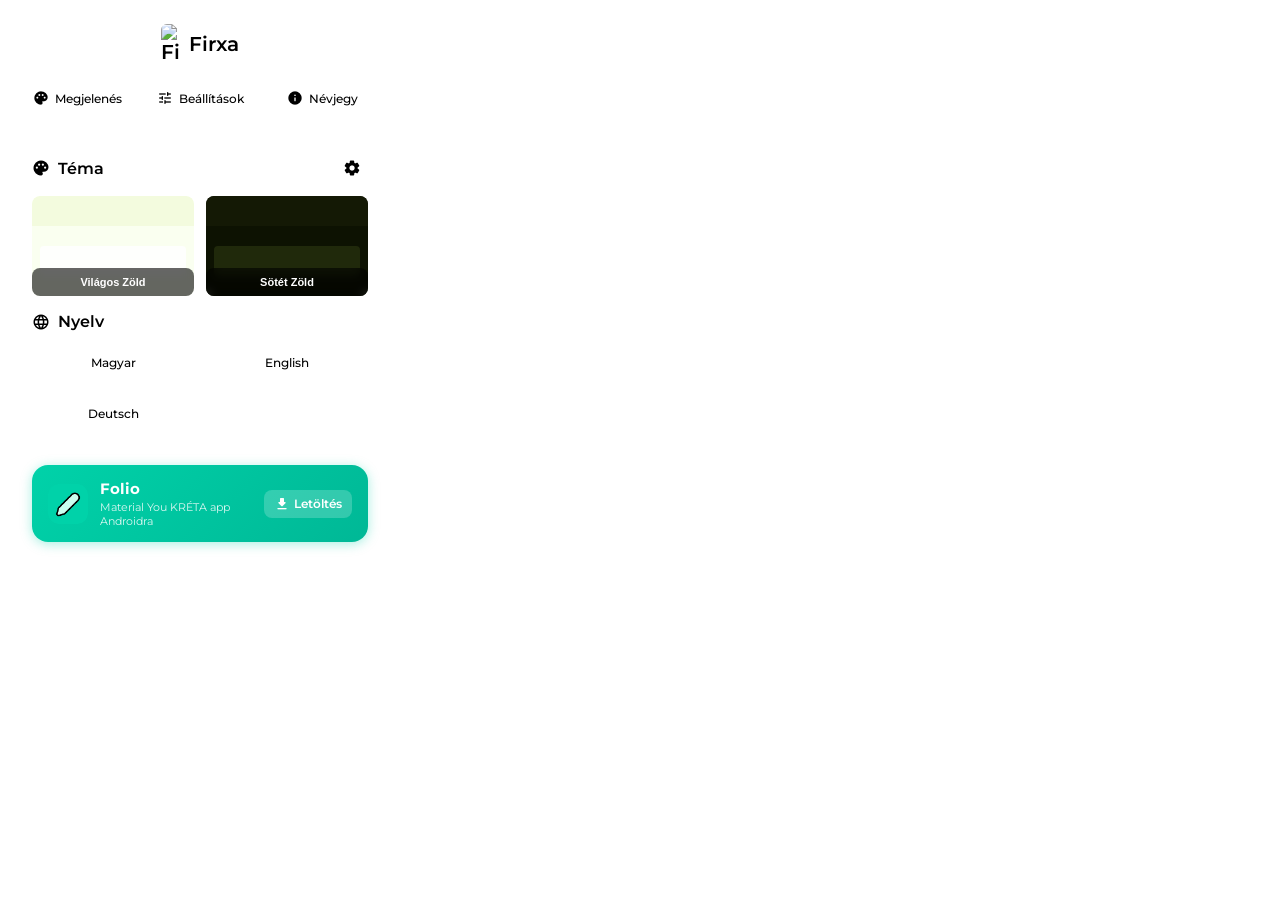
==== settings/index.html @ 1bdc8b56 "Few fixes" ====
<!DOCTYPE html>
<html lang="hu">
<head>
  <meta charset="UTF-8">
  <meta name="viewport" content="width=device-width, initial-scale=1.0">
  <title>Firxa - Beállítások</title>
  <link rel="icon" type="image/png" href="../images/firka_logo_128.png">
  <link rel="shortcut icon" type="image/png" href="../images/firka_logo_128.png">
  <link rel="preconnect" href="https://fonts.googleapis.com">
  <link rel="preconnect" href="https://fonts.gstatic.com" crossorigin>
  <link href="https://fonts.googleapis.com/css2?family=Montserrat:ital,wght@0,100..900;1,100..900&display=swap" rel="stylesheet">
  <link href="https://fonts.googleapis.com/icon?family=Material+Icons+Round" rel="stylesheet">
  <link rel="stylesheet" href="index.css">
  <link rel="stylesheet" href="../global/theme.css">
</head>
<body>
  <div class="popup-container">
    <header class="popup-header">
      <p class="logo-text">
        <img src="../images/firka_logo.png" alt="Firka" class="logo">
        Firxa
      </p>
    </header>

    <div class="tab-navigation">
      <button class="tab-button active" data-tab="appearance">
        <span class="material-icons-round">palette</span>
        <span data-i18n="settings.tabs.appearance">Megjelenés</span>
      </button>
      <button class="tab-button" data-tab="settings">
        <span class="material-icons-round">tune</span>
        <span data-i18n="settings.tabs.settings">Beállítások</span>
      </button>
      <button class="tab-button" data-tab="about">
        <span class="material-icons-round">info</span>
        <span data-i18n="settings.tabs.about">Névjegy</span>
      </button>
    </div>

    <div class="tab-content active" id="tab-appearance">
      <div class="settings-card">
        <div class="settings-group">
          <div class="setting-section">
            <div class="setting-header theme-header">
              <div class="setting-header-left">
                <span class="material-icons-round">palette</span>
                <span data-i18n="settings.theme">Téma</span>
              </div>
              <div class="theme-manage-dropdown">
                <button class="theme-manage-btn" id="themeManageBtn">
                  <span class="material-icons-round">settings</span>
                </button>
                <div class="theme-manage-menu" id="themeManageMenu">
                  <button class="theme-manage-item" id="addCustomTheme">
                    <span class="material-icons-round">add</span>
                    <span data-i18n="settings.custom_themes.create">Új téma létrehozása</span>
                  </button>
                  <button class="theme-manage-item" id="importCustomTheme">
                    <span class="material-icons-round">download</span>
                    <span data-i18n="settings.custom_themes.import">Importálás</span>
                  </button>
                </div>
              </div>
            </div>
            <div class="theme-grid" id="allThemesGrid">
              <button class="theme-option" data-theme="light-green">
                <div class="theme-preview light-green">
                  <div class="preview-header"></div>
                  <div class="preview-content">
                    <div class="preview-card"></div>
                  </div>
                </div>
                <span class="theme-name" data-i18n="settings.themes.light_green">Világos Zöld</span>
              </button>

              <button class="theme-option" data-theme="dark-green">
                <div class="theme-preview dark-green">
                  <div class="preview-header"></div>
                  <div class="preview-content">
                    <div class="preview-card"></div>
                  </div>
                </div>
                <span class="theme-name" data-i18n="settings.themes.dark_green">Sötét Zöld</span>
              </button>
            </div>
          </div>
          <div class="setting-section">
            <div class="setting-header">
              <span class="material-icons-round">language</span>
              <span data-i18n="settings.language">Nyelv</span>
            </div>
            <div class="language-grid">
              <button class="language-option" data-language="hu">
                <span class="language-name" data-i18n="settings.languages.hu">Magyar</span>
              </button>
              <button class="language-option" data-language="en">
                <span class="language-name" data-i18n="settings.languages.en">English</span>
              </button>
              <button class="language-option" data-language="de">
                <span class="language-name" data-i18n="settings.languages.de">Deutsch</span>
              </button>
            </div>
          </div>
        </div>
      </div>
      <a href="https://github.com/Zan1456/folio/releases" target="_blank" class="folio-ad-card">
        <div class="folio-ad-left">
          <img src="../images/folio.png" alt="Folio" class="folio-ad-logo">
          <div class="folio-ad-text">
            <span class="folio-ad-title">Folio</span>
            <span class="folio-ad-desc">Material You KRÉTA app Androidra</span>
          </div>
        </div>
        <div class="folio-ad-right">
          <span class="material-icons-round">download</span>
          <span class="folio-ad-cta">Letöltés</span>
        </div>
      </a>
    </div>

    <div class="tab-content" id="tab-settings">
      <div class="settings-card">
        <h2 data-i18n="settings.page_settings.title">Oldal beállítások</h2>
        <div class="page-settings-info">
          <div class="current-page-indicator">
            <span class="material-icons-round">web</span>
            <span id="currentPageName" data-i18n="settings.page_settings.current_page">Aktuális oldal</span>
            <span id="currentPageValue" class="page-badge">-</span>
          </div>
        </div>
        <div id="pageSpecificSettings" class="page-specific-settings">
          <div class="no-settings-placeholder">
            <span class="material-icons-round">settings_suggest</span>
            <p data-i18n="settings.page_settings.no_settings">Ehhez az oldalhoz nincsenek egyéni beállítások.</p>
          </div>
        </div>
      </div>
            <div class="error-reporting-card">
        <h2 data-i18n="settings.error_reporting.title">Hibajelentés</h2>
        <div class="error-reporting-content">
          <div class="setting-item">
            <div class="setting-item-info">
              <div class="setting-item-label" data-i18n="settings.error_reporting.enable">Hibajelentés engedélyezése</div>
              <div class="setting-item-description" data-i18n="settings.error_reporting.enable_desc">Automatikus hibajelentés küldése a fejlesztőknek a bővítmény javításához</div>
            </div>
            <label class="toggle-switch">
              <input type="checkbox" id="errorReportingToggle" checked>
              <span class="toggle-slider"></span>
            </label>
          </div>
          <div class="report-issue-button-wrapper">
            <a href="https://github.com/QwIT-Development/firka-extension/issues/new" target="_blank" class="report-issue-button">
              <span class="material-icons-round">bug_report</span>
              <div class="report-issue-text">
                <span class="report-issue-title" data-i18n="settings.error_reporting.report_issue">Hiba vagy ötlet jelentése</span>
                <span class="report-issue-desc" data-i18n="settings.error_reporting.report_issue_desc">Nyiss egy GitHub issue-t</span>
              </div>
            </a>
          </div>
        </div>
      </div>
    </div>

    <div class="tab-content" id="tab-about">
      <div class="about-card">
        <h2 data-i18n="settings.about.title">Névjegy</h2>
        <div class="about-content">
          <p data-i18n="settings.about.description">A Firka egy nyílt forráskódú projekt, amely a KRÉTA rendszerhez készít saját felhasználói felületet.</p>
          <div class="about-links">
            <a href="https://firka.app" target="_blank" class="about-link">
              <span class="material-icons-round">language</span>
              <span>Weboldal</span>
            </a>
            <a href="https://github.com/QwIT-Development/" target="_blank" class="about-link">
              <span class="material-icons-round">code</span>
              <span data-i18n="settings.about.github">GitHub</span>
            </a>
            <a href="https://discord.gg/firka-1111649116020285532" target="_blank" class="about-link">
              <span class="material-icons-round">forum</span>
              <span>Discord</span>
            </a>
          </div>
        </div>
      </div>

      <div class="support-card">
        <h2 data-i18n="settings.support.title">Támogatás</h2>
        <div class="support-content">
          <p data-i18n="settings.support.description">Ha tetszik a munkánk és szeretnéd támogatni a fejlesztést, az alábbi módon teheted meg:</p>
          <div class="support-buttons">
            <a href="https://ko-fi.com/zan1456" target="_blank" class="support-button">
              <span class="material-icons-round">coffee</span>
              <span data-i18n="settings.support.kofi">Ko-Fi</span>
            </a>
          </div>
        </div>
      </div>

      <div class="version-info" id="version">v1.4.0</div>
    </div>

  </div>

  <div class="modal-overlay" id="updateModal">
    <div class="modal-content update-modal">
      <div class="modal-header">
        <h3 data-i18n="settings.update.title">Új verzió érhető el!</h3>
      </div>
      <div class="modal-body">
        <div class="update-version-info">
          <div class="version-badge current">
            <span class="version-label" data-i18n="settings.update.current_version">Jelenlegi verzió:</span>
            <span class="version-number" id="currentVersion">-</span>
          </div>
          <span class="material-icons-round version-arrow">arrow_forward</span>
          <div class="version-badge latest">
            <span class="version-label" data-i18n="settings.update.latest_version">Legújabb verzió:</span>
            <span class="version-number" id="latestVersion">-</span>
          </div>
        </div>
        <div class="update-changelog-section">
          <h4 data-i18n="settings.update.whats_new">Újdonságok:</h4>
          <div class="update-changelog" id="updateChangelog">
            <p data-i18n="settings.update.loading">Betöltés...</p>
          </div>
        </div>
      </div>
      <div class="modal-footer">
        <button class="btn-secondary" id="dismissUpdate" data-i18n="settings.update.dismiss">Bezárás</button>
        <a class="btn-primary update-button" id="updateButton" href="#" target="_blank">
          <span data-i18n="settings.update.download">Letöltés</span>
        </a>
      </div>
    </div>
  </div>

  <div class="modal-overlay" id="themeEditorModal">
    <div class="modal-content theme-editor-modal">
      <div class="modal-header">
        <h3 id="themeEditorTitle" data-i18n="settings.custom_themes.create">Új téma létrehozása</h3>
      </div>
      <div class="modal-body">
        <div class="theme-form">
          <div class="form-group">
            <label for="themeName" data-i18n="settings.custom_themes.name">Téma neve</label>
            <input type="text" id="themeName" placeholder="Pl. Kék éjszaka">
          </div>
          
          <div class="form-group">
            <label data-i18n="settings.custom_themes.mode">Mód</label>
            <div class="mode-selector">
              <button class="mode-option active" data-mode="dark">
                <span class="material-icons-round">dark_mode</span>
                <span data-i18n="settings.custom_themes.dark_mode">Sötét</span>
              </button>
              <button class="mode-option" data-mode="light">
                <span class="material-icons-round">light_mode</span>
                <span data-i18n="settings.custom_themes.light_mode">Világos</span>
              </button>
            </div>
          </div>

          <div class="color-section">
            <h4 data-i18n="settings.custom_themes.colors">Színek</h4>
            
            <div class="color-group">
              <label data-i18n="settings.custom_themes.accent_color">Kiemelő szín</label>
              <div class="color-input-wrapper">
                <input type="color" id="accentColor" value="#A7DC22">
                <input type="text" class="color-hex" id="accentColorHex" value="#A7DC22">
              </div>
            </div>

            <div class="color-group">
              <label data-i18n="settings.custom_themes.background_color">Háttér szín</label>
              <div class="color-input-wrapper">
                <input type="color" id="backgroundColor" value="#0D1202">
                <input type="text" class="color-hex" id="backgroundColorHex" value="#0D1202">
              </div>
            </div>

            <div class="color-group">
              <label data-i18n="settings.custom_themes.card_color">Kártya szín</label>
              <div class="color-input-wrapper">
                <input type="color" id="cardColor" value="#141905">
                <input type="text" class="color-hex" id="cardColorHex" value="#141905">
              </div>
            </div>

            <div class="color-group">
              <label data-i18n="settings.custom_themes.text_color">Szöveg szín</label>
              <div class="color-input-wrapper">
                <input type="color" id="textColor" value="#EAF7CC">
                <input type="text" class="color-hex" id="textColorHex" value="#EAF7CC">
              </div>
            </div>
          </div>
        </div>
      </div>
      <div class="modal-footer">
        <button class="btn-secondary" id="cancelThemeEditor" data-i18n="common.cancel">Mégse</button>
        <button class="btn-primary" id="saveTheme" data-i18n="common.save">Mentés</button>
      </div>
    </div>
  </div>

  <div class="modal-overlay" id="shareThemeModal">
    <div class="modal-content share-modal">
      <div class="modal-header">
        <h3 data-i18n="settings.custom_themes.share">Téma megosztása</h3>
      </div>
      <div class="modal-body">
        <p data-i18n="settings.custom_themes.share_description">Másold ki a kódot és oszd meg másokkal:</p>
        <div class="share-code-wrapper">
          <textarea id="shareCode" readonly></textarea>
          <button class="copy-btn" id="copyShareCode">
            <span class="material-icons-round">content_copy</span>
          </button>
        </div>
      </div>
      <div class="modal-footer">
        <button class="btn-primary" id="closeShareModalBtn" data-i18n="common.close">Bezárás</button>
      </div>
    </div>
  </div>

  <div class="modal-overlay" id="importThemeModal">
    <div class="modal-content import-modal">
      <div class="modal-header">
        <h3 data-i18n="settings.custom_themes.import">Téma importálása</h3>
      </div>
      <div class="modal-body">
        <p data-i18n="settings.custom_themes.import_description">Illeszd be a téma kódot:</p>
        <textarea id="importCode" placeholder="Illeszd be a téma kódját ide..."></textarea>
        <p class="error-message" id="importError"></p>
      </div>
      <div class="modal-footer">
        <button class="btn-secondary" id="cancelImport" data-i18n="common.cancel">Mégse</button>
        <button class="btn-primary" id="confirmImport" data-i18n="settings.custom_themes.import">Importálás</button>
      </div>
    </div>
  </div>

  <script src="../tools/helper.js"></script>
  <script src="../tools/storageManager.js"></script>
    <script src="../global/language.js"></script>
    <script src="index.js"></script>
</body>
</html>
---- settings/index.css ----
* {
  box-sizing:border-box;
  margin:0;
  padding:0;
}
body {
  width:400px;
  margin:0;
  padding:0;
  color:var(--text-primary);
  background-color:var(--background) !important;
  font-family:"Montserrat",serif;
  font-size:14px;
}
* {
  scrollbar-width:none;
  -ms-overflow-style:none;
}
*::-webkit-scrollbar {
  display:none;
}
.popup-container {
  padding:16px;
}
.popup-header {
  text-align:center;
  margin-bottom:12px;
}
.logo-text {
  color:var(--text-primary);
  font-size:20px;
  font-weight:600;
  margin:8px 0;
  display:flex;
  align-items:center;
  justify-content:center;
}
.logo {
  width:20px;
  border-radius:6px;
  margin-right:8px;
}

.tab-navigation {
  display: flex;
  gap: 8px;
  margin-bottom: 16px;
  padding: 4px;
  background: var(--card-card);
  border-radius: 12px;
  box-shadow: 0px 1px var(--shadow-blur) 0px var(--accent-shadow);
}

.tab-button {
  flex: 1;
  display: flex;
  align-items: center;
  justify-content: center;
  gap: 6px;
  padding: 10px 12px;
  border: none;
  border-radius: 8px;
  background: transparent;
  color: var(--text-secondary);
  font-family: "Montserrat", serif;
  font-size: 12px;
  font-weight: 500;
  cursor: pointer;
  transition: all 0.2s ease;
}

.tab-button:hover {
  background: var(--accent-15);
  color: var(--text-primary);
}

.tab-button.active {
  background: var(--accent-accent);
  color: #000;
}

.tab-button .material-icons-round {
  font-size: 16px;
}

.tab-content {
  display: none;
}

.tab-content.active {
  display: block;
  animation: fadeIn 0.2s ease;
}

.settings-card,.about-card,.support-card {
  background:var(--card-card);
  border-radius:16px;
  padding:16px;
  margin-bottom:16px;
  box-shadow:0px 1px var(--shadow-blur) 0px var(--accent-shadow);
}
h2 {
  font-size:16px;
  font-weight:600;
  color:var(--text-primary);
  margin-bottom:12px;
  background-color:var(--card-card);
}
.settings-group {
  display:flex;
  flex-direction:column;
  gap:16px;
}
.setting-section {
  display:flex;
  flex-direction:column;
  gap:12px;
}
.setting-header {
  display:flex;
  align-items:center;
  gap:8px;
  font-weight:600;
  font-size:16px;
  color:var(--text-primary);
}

.setting-header-left {
  display: flex;
  align-items: center;
  gap: 8px;
  flex: 1;
}

.setting-header.theme-header {
  justify-content: space-between;
}

.theme-manage-dropdown {
  position: relative;
}

.theme-manage-btn {
  display: flex;
  align-items: center;
  justify-content: center;
  width: 32px;
  height: 32px;
  border: none;
  border-radius: 8px;
  background: var(--accent-15);
  color: var(--accent-accent);
  cursor: pointer;
  transition: all 0.2s ease;
}

.theme-manage-btn:hover {
  background: var(--accent-accent);
  color: var(--button-secondaryFill);
}

.theme-manage-menu {
  position: absolute;
  top: calc(100% + 4px);
  right: 0;
  background: var(--card-card);
  border: 1px solid var(--border-border);
  border-radius: 8px;
  box-shadow: 0 4px 12px rgba(0, 0, 0, 0.15);
  min-width: 200px;
  opacity: 0;
  visibility: hidden;
  transform: translateY(-8px);
  transition: all 0.2s ease;
  z-index: 100;
  overflow: hidden;
}

.theme-manage-menu.active {
  opacity: 1;
  visibility: visible;
  transform: translateY(0);
}

.theme-manage-item {
  display: flex;
  align-items: center;
  gap: 8px;
  width: 100%;
  padding: 12px 16px;
  border: none;
  background: transparent;
  color: var(--text-primary);
  font-family: "Montserrat", serif;
  font-size: 14px;
  font-weight: 500;
  text-align: left;
  cursor: pointer;
  transition: background 0.2s ease;
}

.theme-manage-item:hover {
  background: var(--accent-15);
}

.theme-manage-item .material-icons-round {
  font-size: 20px;
  color: var(--accent-accent);
}
.theme-grid,.language-grid {
  display:grid;
  grid-template-columns:repeat(2,1fr);
  gap:12px;
}
.theme-option,.language-option {
  background:none;
  border:none;
  padding:0;
  cursor:pointer;
  display:flex;
  flex-direction:column;
  align-items:center;
  gap:8px;
  transition:transform 0.2s ease;
  position: relative;
}
.theme-option:hover,.language-option:hover {
  transform:translateY(-2px);
}

.theme-option.disabled {
  opacity:0.5;
  cursor:not-allowed;
  position:relative;
}

.theme-option.disabled::after {
  content:"";
  position:absolute;
  top:0;
  left:0;
  width:100%;
  height:100%;
  background-color:rgba(0,0,0,0.1);
  border-radius:8px;
}

.language-option {
  background:var(--button-secondaryFill);
  border:1px solid var(--border-border);
  border-radius:8px;
  padding:12px;
  transition:all 0.2s ease;
}

.language-option:hover {
  border-color:var(--accent-accent);
}

.language-option.active {
  background:var(--accent-accent);
  border-color:var(--accent-accent);
  color:white;
}

.language-name {
  color:var(--text-primary);
  font-size:12px;
  font-weight:500;
  font-family: "Montserrat", serif;
}

.custom-theme-option {
  position: relative;
}

.custom-theme-option .theme-preview {
  position: relative;
  overflow: visible;
}

.custom-theme-settings-btn {
  position: absolute !important;
  top: 8px !important;
  right: 8px !important;
  display: flex;
  align-items: center;
  justify-content: center;
  width: 28px;
  height: 28px;
  border: none;
  border-radius: 6px;
  background: rgba(0, 0, 0, 0.6);
  backdrop-filter: blur(4px);
  color: white;
  cursor: pointer;
  transition: all 0.2s ease;
  z-index: 10;
  opacity: 0;
  visibility: hidden;
  pointer-events: none;
}

.custom-theme-option:hover .custom-theme-settings-btn {
  opacity: 1;
  visibility: visible;
  pointer-events: auto;
}

.custom-theme-settings-btn:hover {
  background: var(--accent-accent);
  transform: scale(1.1);
}

.custom-theme-settings-btn .material-icons-round {
  font-size: 18px;
}.custom-theme-dropdown {
  position: fixed;
  background: var(--card-card);
  border: 1px solid var(--border-border);
  border-radius: 8px;
  box-shadow: 0 4px 12px rgba(0, 0, 0, 0.3);
  min-width: 160px;
  opacity: 0;
  visibility: hidden;
  transform: translateY(-8px);
  transition: all 0.2s ease;
  overflow: hidden;
  z-index: 10000;
  pointer-events: none;
}

.custom-theme-dropdown.active {
  opacity: 1;
  visibility: visible;
  transform: translateY(0);
  pointer-events: auto;
}

.custom-theme-dropdown-item {
  display: flex;
  align-items: center;
  gap: 8px;
  width: 100%;
  padding: 10px 12px;
  border: none;
  background: transparent;
  color: var(--text-primary);
  font-family: "Montserrat", serif;
  font-size: 13px;
  font-weight: 500;
  text-align: left;
  cursor: pointer;
  transition: background 0.2s ease;
}

.custom-theme-dropdown-item:hover {
  background: var(--accent-15);
}

.custom-theme-dropdown-item.delete {
  color: #ff5050;
}

.custom-theme-dropdown-item.delete:hover {
  background: rgba(255, 80, 80, 0.1);
}

.custom-theme-dropdown-item .material-icons-round {
  font-size: 18px;
  color: var(--accent-accent);
}

.custom-theme-dropdown-item.delete .material-icons-round {
  color: #ff5050;
}
.theme-option.active .theme-preview {
  outline:2px solid var(--accent-accent);
  outline-offset:2px;
}
.language-option.active .language-preview {
  outline:2px solid var(--accent-accent);
  outline-offset:2px;
}
.theme-preview {
  width:100%;
  height:100px;
  border-radius:8px;
  overflow:hidden;
  position:relative;
  display: flex;
  flex-direction: column;
}

.theme-name {
  position: absolute;
  bottom: 0;
  left: 0;
  right: 0;
  padding: 8px;
  background: rgba(0, 0, 0, 0.6);
  backdrop-filter: blur(4px);
  color: white;
  font-size: 11px;
  font-weight: 600;
  text-align: center;
  z-index: 5;
  border-radius: 8px;
}

.theme-preview.light-green {
  background:#FAFFF0;
}
.theme-preview.light-green .preview-header {
  background:#F3FBDE;
}
.theme-preview.light-green .preview-card {
  background:#FEFFFD;
}

.theme-preview.dark-green {
  background:#0D1202;
}
.theme-preview.dark-green .preview-header {
  background:#141905;
}
.theme-preview.dark-green .preview-card {
  background:#20290b;
}
.preview-header {
  height:30%;
  width:100%;
  flex-shrink: 0;
  border-top-left-radius: 8px;
  border-top-right-radius: 8px;
}
.preview-content {
  padding:8px;
  flex: 1;
  display: flex;
  align-items: center;
}
.preview-card {
  width: 100%;
  height:30px;
  border-radius:4px;
}

.about-content,.support-content {
  color:var(--text-secondary);
  font-size:14px;
  line-height:1.5;
}
.about-content p,.support-content p {
  margin-bottom:12px;
}
.about-links {
  display: flex;
  flex-direction: row;
  gap: 8px;
  margin-top: 8px;
}

.about-link {
  flex: 1;
  display: flex;
  align-items: center;
  justify-content: center;
  gap: 6px;
  padding: 10px 8px;
  background: var(--accent-15);
  border-radius: 10px;
  color: var(--text-primary);
  text-decoration: none;
  font-weight: 500;
  font-size: 12px;
  transition: all 0.2s ease;
  box-shadow: 0px 1px var(--shadow-blur, 2px) 0px var(--accent-shadow);
}

.about-link:hover {
  background: var(--accent-accent);
  color: var(--button-secondaryFill);
  transform: translateY(-1px);
}

.about-link .material-icons-round {
  color: var(--text-primary);
  font-size: 20px;
}

.about-link:hover .material-icons-round {
  color: var(--button-secondaryFill);
  font-size: 20px;
}
.support-buttons {
  display:flex;
  gap:8px;
  margin-top:12px;
  box-shadow: 0px 1px var(--shadow-blur, 2px) 0px var(--accent-shadow);
}
.support-button {
  flex:1;
  display:flex;
  align-items:center;
  justify-content:center;
  gap:6px;
  padding:8px;
  background:var(--accent-15);
  color:var(--text-primary);
  text-decoration:none;
  border-radius:8px;
  font-weight:500;
  transition:all 0.2s;
}
.support-button:hover {
  background:var(--accent-accent);
  color:var(--button-secondaryFill);
}
.popup-footer {
  text-align:center;
  margin-top:16px;
}
.version-info {
  color:var(--text-secondary);
  font-size:12px;
  text-align:center;
}

.material-icons-round {
  font-size:18px;
  vertical-align:middle;
}

.modal-overlay {
  position: fixed;
  top: 0;
  left: 0;
  right: 0;
  bottom: 0;
  background: rgba(0, 0, 0, 0.7);
  backdrop-filter: blur(4px);
  display: none;
  align-items: center;
  justify-content: center;
  z-index: 1000;
  padding: 16px;
  animation: fadeIn 0.2s ease;
}

@keyframes fadeIn {
  from { opacity: 0; }
  to { opacity: 1; }
}

.modal-overlay.active {
  display: flex;
}

.modal-content {
  background: var(--card-card);
  border-radius: 16px;
  width: 100%;
  max-width: 420px;
  max-height: 90vh;
  overflow-y: auto;
  box-shadow: 0px 1px var(--shadow-blur, 2px) 0px var(--accent-shadow), 0 12px 32px rgba(0, 0, 0, 0.2);
  animation: slideUp 0.3s cubic-bezier(0.4, 0, 0.2, 1);
}

@keyframes slideUp {
  from {
    opacity: 0;
    transform: translateY(20px) scale(0.95);
  }
  to {
    opacity: 1;
    transform: translateY(0) scale(1);
  }
}

.modal-header {
  display: flex;
  align-items: center;
  justify-content: space-between;
  padding: 16px 16px 0px 16px;
}

.modal-header h3 {
  font-size: 16px;
  font-weight: 600;
  color: var(--text-primary);
  margin: 0;
}

.modal-body {
  padding: 16px;
}

.modal-footer {
  display: flex;
  gap: 8px;
  padding: 0px 16px 16px 16px;
}

.modal-footer button {
  flex: 1;
  padding: 10px 16px;
  border: none;
  border-radius: 8px;
  font-weight: 500;
  font-size: 14px;
  cursor: pointer;
  transition: all 0.2s ease;
  font-family: "Montserrat", serif;
}

.btn-primary {
  background: var(--accent-accent);
  color: #000;
}

.btn-primary:hover {
  opacity: 0.9;
}

.btn-secondary {
  background: var(--button-secondaryFill);
  color: var(--text-primary);
}

.btn-secondary:hover {
  background: var(--accent-15);
}

.theme-form .form-group {
  margin-bottom: 12px;
}

.theme-form label {
  display: block;
  font-size: 12px;
  font-weight: 500;
  color: var(--text-secondary);
  margin-bottom: 6px;
}

.theme-form input[type="text"] {
  width: 100%;
  padding: 10px 12px;
  box-shadow: 0px 1px var(--shadow-blur) 0px var(--accent-shadow);
  border-radius: 8px;
  background: var(--button-secondaryFill);
  color: var(--text-primary);
  font-size: 13px;
  font-family: "Montserrat", serif;
  outline: none;
  transition: border-color 0.2s ease;
  border: none !important
}

.theme-form input[type="text"]:focus {
  border-color: var(--accent-accent);
}

.mode-selector {
  display: flex;
  gap: 8px;
}

.mode-option {
  flex: 1;
  display: flex;
  align-items: center;
  justify-content: center;
  gap: 6px;
  padding: 10px;
  border-radius: 8px;
  background: var(--accent-15);
  color: var(--text-primary);
  cursor: pointer;
  transition: all 0.2s ease;
  font-family: "Montserrat", serif;
  font-size: 12px;
  font-weight: 500;
  border:none !important
}

.mode-option:hover {
  background: var(--accent-15);
}

.mode-option.active {
  background: var(--accent-accent);
  color:var(--button-secondaryFill)
}

.color-section {
  margin-top: 16px;
}

.color-section h4 {
  font-size: 13px;
  font-weight: 600;
  color: var(--text-primary);
  margin: 0 0 10px 0;
}

.color-group {
  display: flex;
  align-items: center;
  justify-content: space-between;
  margin-bottom: 10px;
  gap: 12px;
}

.color-group label {
  font-size: 12px;
  color: var(--text-secondary);
  margin: 0;
  white-space: nowrap;
  flex-shrink: 0;
  font-weight: 500;
}

.color-input-wrapper {
  display: flex;
  align-items: center;
  gap: 8px;
}

.color-input-wrapper input[type="color"] {
  width: 28px;
  height: 28px;
  border: none;
  border-radius: 6px;
  cursor: pointer;
  padding: 0;
  background: transparent;
  flex-shrink: 0;
  border: 1px solid var(--text-teritary);
}

.color-input-wrapper input[type="color"]::-webkit-color-swatch-wrapper {
  padding: 0;
}

.color-input-wrapper input[type="color"]::-webkit-color-swatch {
  border: none;
  border-radius: 6px;
}

.color-hex {
  width: 72px;
  padding: 6px 8px;
  border-radius: 6px;
  background: var(--button-secondaryFill);
  color: var(--text-primary);
  font-size: 11px;
  font-family: monospace;
  text-transform: uppercase;
  flex-shrink: 0;
  outline: none;
  transition: border-color 0.2s ease;
  max-width: 200px;
}

.color-hex:focus {
  border-color: var(--accent-accent);
}

.theme-preview-section {
  margin-top: 20px;
}

.theme-preview-section h4 {
  font-size: 14px;
  font-weight: 600;
  color: var(--text-primary);
  margin: 0 0 12px 0;
}

.live-preview {
  width: 100%;
  height: 80px;
  border-radius: 8px;
  overflow: hidden;
  position: relative;
}

.live-preview .preview-header {
  height: 30%;
  width: 100%;
}

.live-preview .preview-content {
  padding: 8px;
}

.live-preview .preview-card {
  height: 20px;
  border-radius: 4px;
  margin-bottom: 4px;
}

.live-preview .preview-text {
  font-size: 10px;
}

.share-code-wrapper {
  position: relative;
  margin-top: 12px;
}

.share-code-wrapper textarea,
#importCode {
  width: 100%;
  min-height: 80px;
  padding: 12px;
  border-radius: 8px;
  background: var(--button-secondaryFill);
  color: var(--text-primary);
  font-family: monospace;
  font-size: 11px;
  resize: none;
  outline: none;
  transition: border-color 0.2s ease;
}

.copy-btn {
  position: absolute;
  top: 8px;
  right: 8px;
  display: flex;
  align-items: center;
  justify-content: center;
  width: 32px;
  height: 32px;
  border: none;
  border-radius: 6px;
  background: var(--accent-15);
  color: var(--accent-accent);
  cursor: pointer;
  transition: all 0.2s ease;
}

.copy-btn:hover {
  background: var(--accent-accent);
  color: var(--button-secondaryFill);
}

.copy-btn.copied {
  background: var(--grades-4);
  color: white;
}

.error-message {
  color: var(--error-accent);
  font-size: 12px;
  margin-top: 8px;
  min-height: 16px;
}

.import-modal .modal-body p,
.share-modal .modal-body p {
  color: var(--text-secondary);
  font-size: 12px;
  margin-bottom: 8px;
}

#importCode {
  margin-top: 8px;
}

.page-settings-info {
  margin-bottom: 16px;
}

.current-page-indicator {
  display: flex;
  align-items: center;
  gap: 8px;
  padding: 12px;
  background: var(--button-secondaryFill);
  border-radius: 10px;
  font-size: 13px;
  color: var(--text-secondary);
}

.current-page-indicator .material-icons-round {
  color: var(--accent-accent);
}

.page-badge {
  margin-left: auto;
  padding: 4px 10px;
  background: var(--accent-15);
  color: var(--accent-accent);
  border-radius: 6px;
  font-size: 11px;
  font-weight: 600;
  text-transform: capitalize;
}

.page-specific-settings {
  display: flex;
  flex-direction: column;
  gap: 12px;
}

.no-settings-placeholder {
  display: flex;
  flex-direction: column;
  align-items: center;
  justify-content: center;
  padding: 32px 16px;
  text-align: center;
  color: var(--text-secondary);
}

.no-settings-placeholder .material-icons-round {
  font-size: 48px;
  margin-bottom: 12px;
  opacity: 0.5;
}

.no-settings-placeholder p {
  font-size: 13px;
  margin: 0;
}

.setting-item {
  display: flex;
  align-items: center;
  justify-content: space-between;
  padding: 12px;
  background: var(--button-secondaryFill);
  border-radius: 10px;
  gap: 12px;
}

.setting-item-info {
  flex: 1;
}

.setting-item-label {
  font-size: 13px;
  font-weight: 500;
  color: var(--text-primary);
  margin-bottom: 4px;
}

.setting-item-description {
  font-size: 11px;
  color: var(--text-secondary);
}

.toggle-switch {
  position: relative;
  width: 44px;
  height: 24px;
  flex-shrink: 0;
}

.toggle-switch input {
  opacity: 0;
  width: 0;
  height: 0;
}

.toggle-slider {
  position: absolute;
  cursor: pointer;
  top: 0;
  left: 0;
  right: 0;
  bottom: 0;
  background: var(--text-teritary);
  border-radius: 24px;
  transition: 0.3s;
}

.toggle-slider:before {
  position: absolute;
  content: "";
  height: 18px;
  width: 18px;
  left: 3px;
  bottom: 3px;
  background: white;
  border-radius: 50%;
  transition: 0.3s;
}

.toggle-switch input:checked + .toggle-slider {
  background: var(--accent-accent);
}

.toggle-switch input:checked + .toggle-slider:before {
  transform: translateX(20px);
}

.setting-select {
  padding: 8px 12px;
  border: 1px solid var(--border-border, var(--text-teritary));
  border-radius: 8px;
  background: var(--button-secondaryFill);
  color: var(--text-primary);
  font-family: "Montserrat", serif;
  font-size: 12px;
  cursor: pointer;
  outline: none;
  min-width: 100px;
}

.setting-select:focus {
  border-color: var(--accent-accent);
}

.error-reporting-card {
  background: var(--card-card);
  border-radius: 16px;
  padding: 16px;
  margin-bottom: 16px;
  box-shadow: 0px 1px var(--shadow-blur) 0px var(--accent-shadow);
}

.error-reporting-card h2 {
  font-size: 16px;
  font-weight: 600;
  color: var(--text-primary);
  margin-bottom: 12px;
}

.error-reporting-content {
  display: flex;
  flex-direction: column;
  gap: 12px;
}

.report-issue-button-wrapper {
  margin-top: 4px;
}

.report-issue-button {
  display: flex;
  align-items: center;
  gap: 12px;
  padding: 12px;
  background: var(--accent-15);
  border-radius: 10px;
  text-decoration: none;
  transition: all 0.2s ease;
  cursor: pointer;
  color: var(--text-primary);
  box-shadow: 0px 1px var(--shadow-blur, 2px) 0px var(--accent-shadow);
}

.report-issue-button:hover {
  background: var(--accent-accent);
}

.report-issue-button:hover .material-icons-round {
  color: var(--button-secondaryFill);
}

.report-issue-button:hover .report-issue-text {
  color: var(--button-secondaryFill);
}

.report-issue-button .material-icons-round {
  color: var(--accent-accent);
  font-size: 24px;
  transition: color 0.2s ease;
}

.report-issue-text {
  display: flex;
  flex-direction: column;
  gap: 2px;
  flex: 1;
  color: var(--text-primary);
  transition: color 0.2s ease;
}

.report-issue-title {
  font-size: 13px;
  font-weight: 600;
}

.report-issue-desc {
  font-size: 11px;
  color: var(--text-secondary);
  transition: color 0.2s ease;
}

.report-issue-button:hover .report-issue-desc {
  color: var(--button-secondaryFill);
  opacity: 0.8;
}

.notification {
  position: fixed;
  bottom: 20px;
  right: 20px;
  background: var(--accent-accent);
  color: #000;
  padding: 12px 20px;
  border-radius: 8px;
  font-size: 13px;
  font-weight: 500;
  font-family: "Montserrat", serif;
  box-shadow: 0 4px 12px rgba(0, 0, 0, 0.3);
  opacity: 0;
  transform: translateY(20px);
  transition: all 0.3s ease;
  z-index: 10001;
}

.notification.show {
  opacity: 1;
  transform: translateY(0);
}

.update-modal .modal-content {
  max-width: 500px;
}

.update-version-info {
  display: flex;
  align-items: center;
  justify-content: space-between;
  gap: 12px;
  margin-bottom: 20px;
  padding: 16px;
  background: var(--button-secondaryFill);
  border-radius: 12px;
}

.version-badge {
  display: flex;
  flex-direction: column;
  gap: 4px;
  flex: 1;
}

.version-badge.current {
  text-align: left;
}

.version-badge.latest {
  text-align: right;
}

.version-label {
  font-size: 11px;
  color: var(--text-secondary);
  font-weight: 500;
}

.version-number {
  font-size: 16px;
  font-weight: 700;
  color: var(--text-primary);
  font-family: monospace;
}

.version-badge.latest .version-number {
  color: var(--accent-accent);
}

.version-arrow {
  color: var(--accent-accent);
  font-size: 24px;
  flex-shrink: 0;
}

.update-changelog-section {
  margin-top: 16px;
}

.update-changelog-section h4 {
  font-size: 14px;
  font-weight: 600;
  color: var(--text-primary);
  margin: 0 0 12px 0;
}

.update-changelog {
  max-height: 300px;
  overflow-y: auto;
  padding: 12px;
  background: var(--button-secondaryFill);
  border-radius: 8px;
  font-size: 13px;
  line-height: 1.6;
  color: var(--text-secondary);
}

.update-changelog p {
  margin: 0 0 8px 0;
  color: var(--text-primary);
}

.update-changelog p:last-child {
  margin-bottom: 0;
}

.update-changelog h1,
.update-changelog h2,
.update-changelog h3 {
  color: var(--text-primary);
  margin: 12px 0 8px 0;
  font-weight: 600;
}

.update-changelog h1 {
  font-size: 18px;
}

.update-changelog h2 {
  font-size: 16px;
}

.update-changelog h3 {
  font-size: 14px;
}

.update-changelog ul,
.update-changelog ol {
  margin: 8px 0;
  padding-left: 24px;
  color: var(--text-primary);
}

.update-changelog li {
  margin: 4px 0;
}

.update-changelog code {
  background: var(--accent-15);
  color: var(--accent-accent);
  padding: 2px 6px;
  border-radius: 4px;
  font-family: monospace;
  font-size: 12px;
}

.update-changelog pre {
  background: var(--background);
  color: var(--text-primary);
  padding: 12px;
  border-radius: 6px;
  overflow-x: auto;
  margin: 8px 0;
}

.update-changelog pre code {
  background: transparent;
  padding: 0;
}

.update-changelog a {
  color: var(--accent-accent);
  text-decoration: none;
  font-weight: 500;
}

.update-changelog a:hover {
  text-decoration: underline;
}

.update-changelog blockquote {
  border-left: 3px solid var(--accent-accent);
  padding-left: 12px;
  margin: 8px 0;
  color: var(--text-secondary);
  font-style: italic;
}

.update-changelog strong {
  color: var(--text-primary);
  font-weight: 600;
}

.update-changelog em {
  font-style: italic;
  color: var(--text-secondary);
}

.update-button {
  display: flex;
  align-items: center;
  gap: 6px;
  text-decoration: none;
  justify-content: center;
  border-radius: 8px;
  padding: 12px 16px;
}

.update-button .material-icons-round {
  font-size: 18px;
}

.folio-ad-card {
  display: flex;
  align-items: center;
  justify-content: space-between;
  background: linear-gradient(135deg, #00D2A9 0%, #00b896 100%);
  border-radius: 16px;
  padding: 14px 16px;
  margin: 4px 16px 16px;
  text-decoration: none;
  cursor: pointer;
  transition: transform 0.15s ease, box-shadow 0.15s ease;
  box-shadow: 0 2px 12px rgba(0, 210, 169, 0.35);
}

.folio-ad-card:hover {
  transform: translateY(-1px);
  box-shadow: 0 4px 16px rgba(0, 210, 169, 0.5);
}

.folio-ad-card:active {
  transform: translateY(0);
}

.folio-ad-left {
  display: flex;
  align-items: center;
  gap: 12px;
}

.folio-ad-logo {
  width: 40px;
  height: 40px;
  border-radius: 10px;
  object-fit: cover;
}

.folio-ad-text {
  display: flex;
  flex-direction: column;
  gap: 2px;
}

.folio-ad-title {
  font-size: 15px;
  font-weight: 700;
  color: #fff;
}

.folio-ad-desc {
  font-size: 11px;
  color: rgba(255, 255, 255, 0.85);
}

.folio-ad-right {
  display: flex;
  align-items: center;
  gap: 4px;
  background: rgba(255, 255, 255, 0.2);
  border-radius: 8px;
  padding: 6px 10px;
}

.folio-ad-right .material-icons-round {
  font-size: 16px;
  color: #fff;
}

.folio-ad-cta {
  font-size: 12px;
  font-weight: 600;
  color: #fff;
}
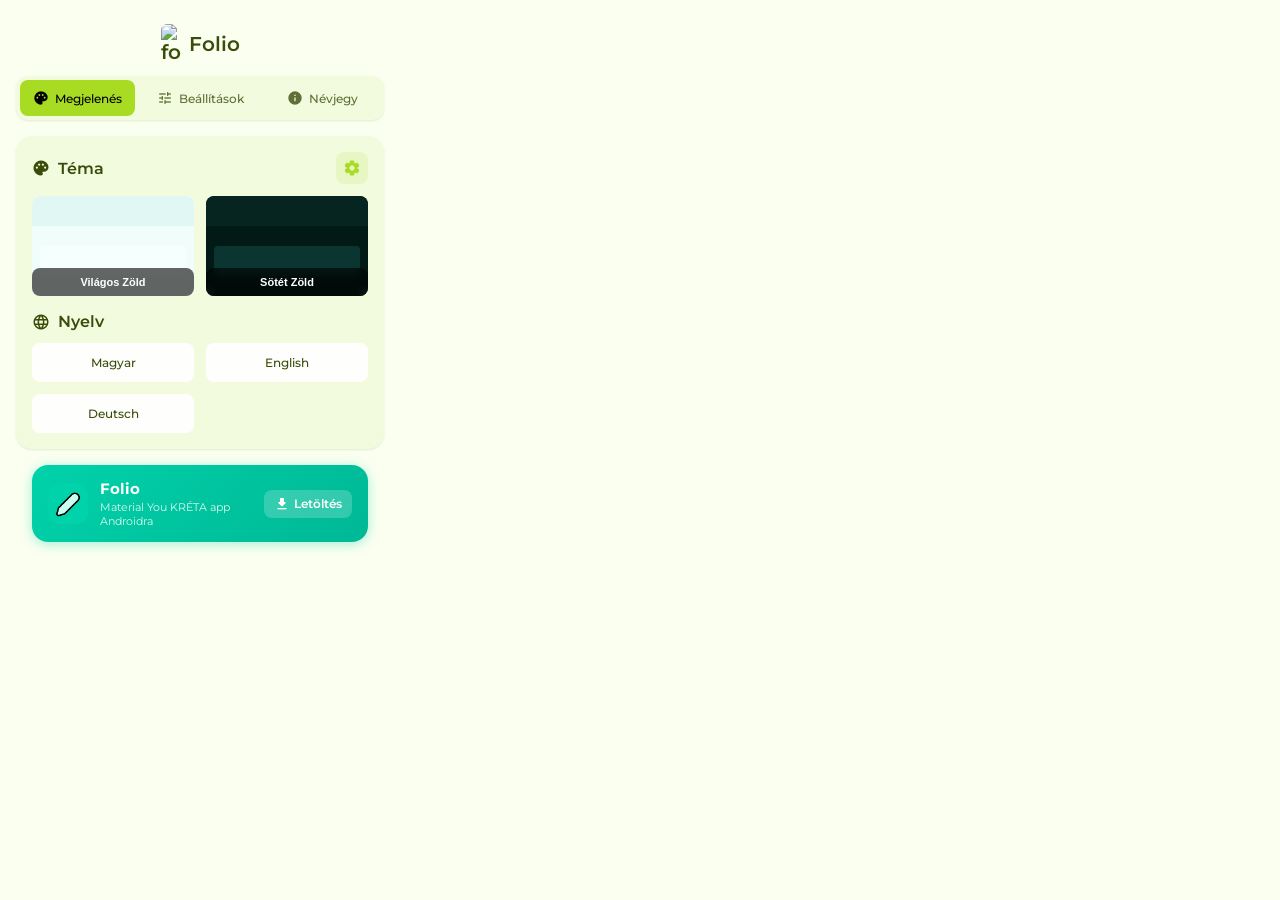
==== commit b3c25629: "folio v1" ====
--- a/settings/index.html
+++ b/settings/index.html
@@ -3,9 +3,9 @@
 <head>
   <meta charset="UTF-8">
   <meta name="viewport" content="width=device-width, initial-scale=1.0">
-  <title>Firxa - Beállítások</title>
-  <link rel="icon" type="image/png" href="../images/firka_logo_128.png">
-  <link rel="shortcut icon" type="image/png" href="../images/firka_logo_128.png">
+  <title>Folio - Beállítások</title>
+  <link rel="icon" type="image/png" href="../images/folio_logo_128.png">
+  <link rel="shortcut icon" type="image/png" href="../images/folio_logo_128.png">
   <link rel="preconnect" href="https://fonts.googleapis.com">
   <link rel="preconnect" href="https://fonts.gstatic.com" crossorigin>
   <link href="https://fonts.googleapis.com/css2?family=Montserrat:ital,wght@0,100..900;1,100..900&display=swap" rel="stylesheet">
@@ -17,8 +17,8 @@
   <div class="popup-container">
     <header class="popup-header">
       <p class="logo-text">
-        <img src="../images/firka_logo.png" alt="Firka" class="logo">
-        Firxa
+        <img src="../images/folio_logo.png" alt="folio" class="logo">
+        Folio
       </p>
     </header>
 
@@ -103,7 +103,7 @@
           </div>
         </div>
       </div>
-      <a href="https://github.com/Zan1456/folio/releases" target="_blank" class="folio-ad-card">
+      <a href="https://folio.zan1456.dev" target="_blank" class="folio-ad-card">
         <div class="folio-ad-left">
           <img src="../images/folio.png" alt="Folio" class="folio-ad-logo">
           <div class="folio-ad-text">
@@ -149,7 +149,7 @@
             </label>
           </div>
           <div class="report-issue-button-wrapper">
-            <a href="https://github.com/QwIT-Development/firka-extension/issues/new" target="_blank" class="report-issue-button">
+            <a href="https://github.com/QwIT-Development/folio-extension/issues/new" target="_blank" class="report-issue-button">
               <span class="material-icons-round">bug_report</span>
               <div class="report-issue-text">
                 <span class="report-issue-title" data-i18n="settings.error_reporting.report_issue">Hiba vagy ötlet jelentése</span>
@@ -165,9 +165,9 @@
       <div class="about-card">
         <h2 data-i18n="settings.about.title">Névjegy</h2>
         <div class="about-content">
-          <p data-i18n="settings.about.description">A Firka egy nyílt forráskódú projekt, amely a KRÉTA rendszerhez készít saját felhasználói felületet.</p>
+          <p data-i18n="settings.about.description">A Folio egy nyílt forráskódú projekt, amely a KRÉTA rendszerhez készít saját felhasználói felületet.</p>
           <div class="about-links">
-            <a href="https://firka.app" target="_blank" class="about-link">
+            <a href="https://folio.app" target="_blank" class="about-link">
               <span class="material-icons-round">language</span>
               <span>Weboldal</span>
             </a>
@@ -175,7 +175,7 @@
               <span class="material-icons-round">code</span>
               <span data-i18n="settings.about.github">GitHub</span>
             </a>
-            <a href="https://discord.gg/firka-1111649116020285532" target="_blank" class="about-link">
+            <a href="https://discord.gg/folio-1111649116020285532" target="_blank" class="about-link">
               <span class="material-icons-round">forum</span>
               <span>Discord</span>
             </a>
@@ -186,7 +186,7 @@
       <div class="support-card">
         <h2 data-i18n="settings.support.title">Támogatás</h2>
         <div class="support-content">
-          <p data-i18n="settings.support.description">Ha tetszik a munkánk és szeretnéd támogatni a fejlesztést, az alábbi módon teheted meg:</p>
+          <p data-i18n="settings.support.description">Ha tetszik a munkám és szeretnéd támogatni a fejlesztést, az alábbi módon teheted meg:</p>
           <div class="support-buttons">
             <a href="https://ko-fi.com/zan1456" target="_blank" class="support-button">
               <span class="material-icons-round">coffee</span>
@@ -346,4 +346,4 @@
     <script src="../global/language.js"></script>
     <script src="index.js"></script>
 </body>
-</html>+</html>
--- a/settings/index.css
+++ b/settings/index.css
@@ -409,23 +409,23 @@
 }
 
 .theme-preview.light-green {
-  background:#FAFFF0;
+  background:#F0FDFB;
 }
 .theme-preview.light-green .preview-header {
-  background:#F3FBDE;
+  background:#E0F7F4;
 }
 .theme-preview.light-green .preview-card {
-  background:#FEFFFD;
+  background:#F5FFFE;
 }
 
 .theme-preview.dark-green {
-  background:#0D1202;
+  background:#021A16;
 }
 .theme-preview.dark-green .preview-header {
-  background:#141905;
+  background:#062420;
 }
 .theme-preview.dark-green .preview-card {
-  background:#20290b;
+  background:#0B3530;
 }
 .preview-header {
   height:30%;
--- a/global/theme.css
+++ b/global/theme.css
@@ -0,0 +1,170 @@
+:root {
+  --background:#FAFFF0;
+  --background-0:#fafff000;
+  --success:var(--grades-4);
+  --shadow-blur:2px;
+  --text-primary:#394C0A;
+  --text-secondary:#394c0acc;
+  --text-teritary:#394c0a80;
+  --card-card:#F3FBDE;
+  --card-translucent:#f3fbde80;
+  --button-secondaryFill:#FEFFFD;
+  --accent-accent:#A7DC22;
+  --accent-secondary:#6E8F1B;
+  --accent-shadow:#647e2226;
+  --accent-15:#a7dc2226;
+  --icon-filter:brightness(0) saturate(100%) invert(76%) sepia(65%) saturate(482%) hue-rotate(35deg) brightness(98%) contrast(89%);
+  --warning-accent:var(--grades-2);
+  --warning-text:#8F531B;
+  --warning-15:#ffa04626;
+  --warning-card:#FAEBDC;
+  --error-accent:var(--grades-1);
+  --error-text:#8F1B4F;
+  --error-15:#FF54A126;
+  --error-card:#FADCE9;
+  --grades-1:#FF54A1;
+  --grades-2:#FFA046;
+  --grades-3:#F9CF00;
+  --grades-4:#92EA3B;
+  --grades-5:#22CCAD;
+  --grades-background-1:#FF54A126;
+  --grades-background-2:#FFA04626;
+  --grades-background-3:#F9CF0026;
+  --grades-background-4:#92EA3B26;
+  --grades-background-5:#22CCAD26;
+}
+:root[data-theme="light-green"] {
+  --background: #F0FDFB;
+  --background-0: #F0FDFB00;
+  --success: var(--grades_4);
+  --shadow-blur: 2px;
+  --text-primary: #0A3A33;
+  --text-secondary: #0A3A33CC;
+  --text-teritary: #0A3A3380;
+  --card-card: #E0F7F4;
+  --card-translucent: #E0F7F480;
+  --button-secondaryfill: #F5FFFE;
+  --accent-accent: #00D2A9;
+  --accent-secondary: #007A62;
+  --accent-shadow: #00D2A933;
+  --accent-15: #00D2A926;
+  --icon-filter:brightness(0) saturate(100%) invert(76%) sepia(65%) saturate(482%) hue-rotate(35deg) brightness(98%) contrast(89%);
+  --warning_accent: var(--grades_2);
+  --warning-text: #8F531B;
+  --warning-15: #FFA04626;
+  --warning-card: #FAEBDC;
+  --error-accent: var(--grades_1);
+  --error-text: #8F1B4F;
+  --error-15: #FF54A126;
+  --error-card: #FADCE9;
+  --grades_5: #22CCAD;
+  --grades_4: #92EA3B;
+  --grades_3: #F9CF00;
+  --grades_2: #FFA046;
+  --grades_1: #FF54A1;
+  --grades-background-1:#FF54A126;
+  --grades-background-2:#FFA04626;
+  --grades-background-3:#F9CF0026;
+  --grades-background-4:#92EA3B26;
+  --grades-background-5:#22CCAD26;
+}
+:root[data-theme="dark-green"] {
+  --background: #021A16;
+  --background-0: #021A1600;
+  --success: var(--grades_4);
+  --shadow-blur: 0px;
+  --text-primary:#C8F5EF;
+  --text-secondary:#C8F5EFB3;
+  --text-teritary:#C8F5EF80;
+  --card-card:#062420;
+  --card-translucent:#06242080;
+  --button-secondaryFill:#0B3530;
+  --accent-accent:#00D2A9;
+  --accent-secondary:#4DE8CC;
+  --accent-shadow:#00D2A926;
+  --accent-15:#00D2A926;
+  --icon-filter:brightness(0) saturate(100%) invert(76%) sepia(65%) saturate(482%) hue-rotate(35deg) brightness(98%) contrast(89%);
+  --warning-accent:var(--grades-2);
+  --warning-text:#F0B37A;
+  --warning-15:#FFA04626;
+  --warning-card:#201203;
+  --error-accent:var(--grades-1);
+  --error-text:#F59EC5;
+  --error-15:#FF54A126;
+  --error-card:#1E030F;
+  --grades-1:#FF54A1;
+  --grades-2:#FFA046;
+  --grades-3:#F9CF00;
+  --grades-4:#92EA3B;
+  --grades-5:#22CCAD;
+  --grades-background-1:#FF54A126;
+  --grades-background-2:#FFA04626;
+  --grades-background-3:#F9CF0026;
+  --grades-background-4:#92EA3B26;
+  --grades-background-5:#22CCAD26;
+}
+html {
+  background-color:var(--background) !important;
+  color:var(--text-primary) !important;
+}
+body {
+  background-color:var(--background) !important;
+  color:var(--text-primary) !important;
+  transition:background-color 0.2s ease,color 0.2s ease;
+  min-height:100vh;
+}
+* {
+  transition:background-color 0.2s ease,color 0.2s ease,border-color 0.2s ease;
+}
+::-webkit-scrollbar {
+  width:clamp(4px,1vw,8px);
+  height:clamp(4px,1vw,8px);
+}
+::-webkit-scrollbar-track {
+  background:var(--background);
+}
+::-webkit-scrollbar-thumb {
+  background:var(--text-secondary);
+  border-radius:4px;
+}
+::-webkit-scrollbar-thumb:hover {
+  background:var(--text-primary);
+}
+
+/* SVG ikonok színezése a kiemelő színnel */
+.icon-accent,
+svg.icon-accent,
+img.icon-accent {
+  filter: var(--icon-filter);
+}
+
+/* Minden SVG-re alkalmazható osztály */
+.themed-icon {
+  filter: var(--icon-filter);
+  transition: filter 0.2s ease;
+}
+
+/* Automatikus ikon színezés - minden icons/ mappából származó kép */
+img[src*="icons/"],
+img[src*="icons%2F"],
+img[src$=".svg"] {
+  filter: var(--icon-filter);
+  transition: filter 0.2s ease;
+}
+
+/* Warning színű ikonok (narancssárga) */
+img[src*="icons/dkt.svg"],
+img[src*="icons%2Fdkt.svg"],
+img[src*="icons/assigment.svg"],
+img[src*="icons%2Fassigment.svg"],
+img[src$="dkt.svg"],
+img[src$="assigment.svg"] {
+  filter: brightness(0) saturate(100%) invert(67%) sepia(44%) saturate(1057%) hue-rotate(349deg) brightness(101%) contrast(101%) !important;
+}
+
+/* Error színű ikonok (piros/rózsaszín) */
+img[src*="icons/logout.svg"],
+img[src*="icons%2Flogout.svg"],
+img[src$="logout.svg"] {
+  filter: brightness(0) saturate(100%) invert(52%) sepia(75%) saturate(1637%) hue-rotate(306deg) brightness(101%) contrast(101%) !important;
+}
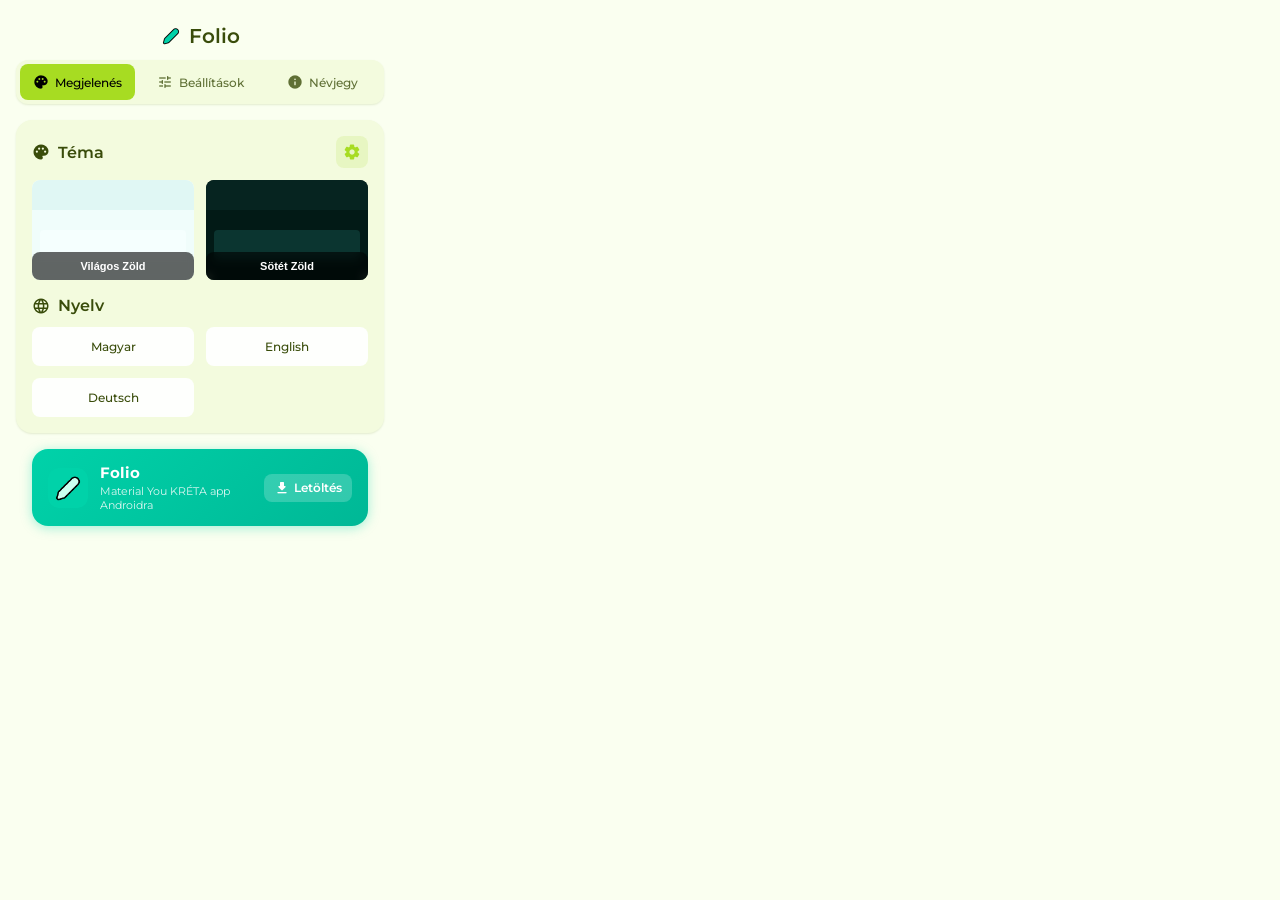
==== commit c9c7a94c: "fxs" ====
--- a/settings/index.html
+++ b/settings/index.html
@@ -3,7 +3,7 @@
 <head>
   <meta charset="UTF-8">
   <meta name="viewport" content="width=device-width, initial-scale=1.0">
-  <title>Folio - Beállítások</title>
+  <title>Beállítások - Folio</title>
   <link rel="icon" type="image/png" href="../images/folio_logo_128.png">
   <link rel="shortcut icon" type="image/png" href="../images/folio_logo_128.png">
   <link rel="preconnect" href="https://fonts.googleapis.com">
@@ -149,7 +149,7 @@
             </label>
           </div>
           <div class="report-issue-button-wrapper">
-            <a href="https://github.com/QwIT-Development/folio-extension/issues/new" target="_blank" class="report-issue-button">
+            <a href="https://github.com/Zan1456/folio-extension/issues/new" target="_blank" class="report-issue-button">
               <span class="material-icons-round">bug_report</span>
               <div class="report-issue-text">
                 <span class="report-issue-title" data-i18n="settings.error_reporting.report_issue">Hiba vagy ötlet jelentése</span>
--- a/global/theme.css
+++ b/global/theme.css
@@ -48,7 +48,7 @@
   --accent-secondary: #007A62;
   --accent-shadow: #00D2A933;
   --accent-15: #00D2A926;
-  --icon-filter:brightness(0) saturate(100%) invert(76%) sepia(65%) saturate(482%) hue-rotate(35deg) brightness(98%) contrast(89%);
+  --icon-filter:brightness(0) saturate(100%) invert(55%) sepia(60%) saturate(700%) hue-rotate(120deg) brightness(100%) contrast(100%);
   --warning_accent: var(--grades_2);
   --warning-text: #8F531B;
   --warning-15: #FFA04626;
@@ -83,7 +83,7 @@
   --accent-secondary:#4DE8CC;
   --accent-shadow:#00D2A926;
   --accent-15:#00D2A926;
-  --icon-filter:brightness(0) saturate(100%) invert(76%) sepia(65%) saturate(482%) hue-rotate(35deg) brightness(98%) contrast(89%);
+  --icon-filter:brightness(0) saturate(100%) invert(55%) sepia(60%) saturate(700%) hue-rotate(120deg) brightness(100%) contrast(100%);
   --warning-accent:var(--grades-2);
   --warning-text:#F0B37A;
   --warning-15:#FFA04626;
